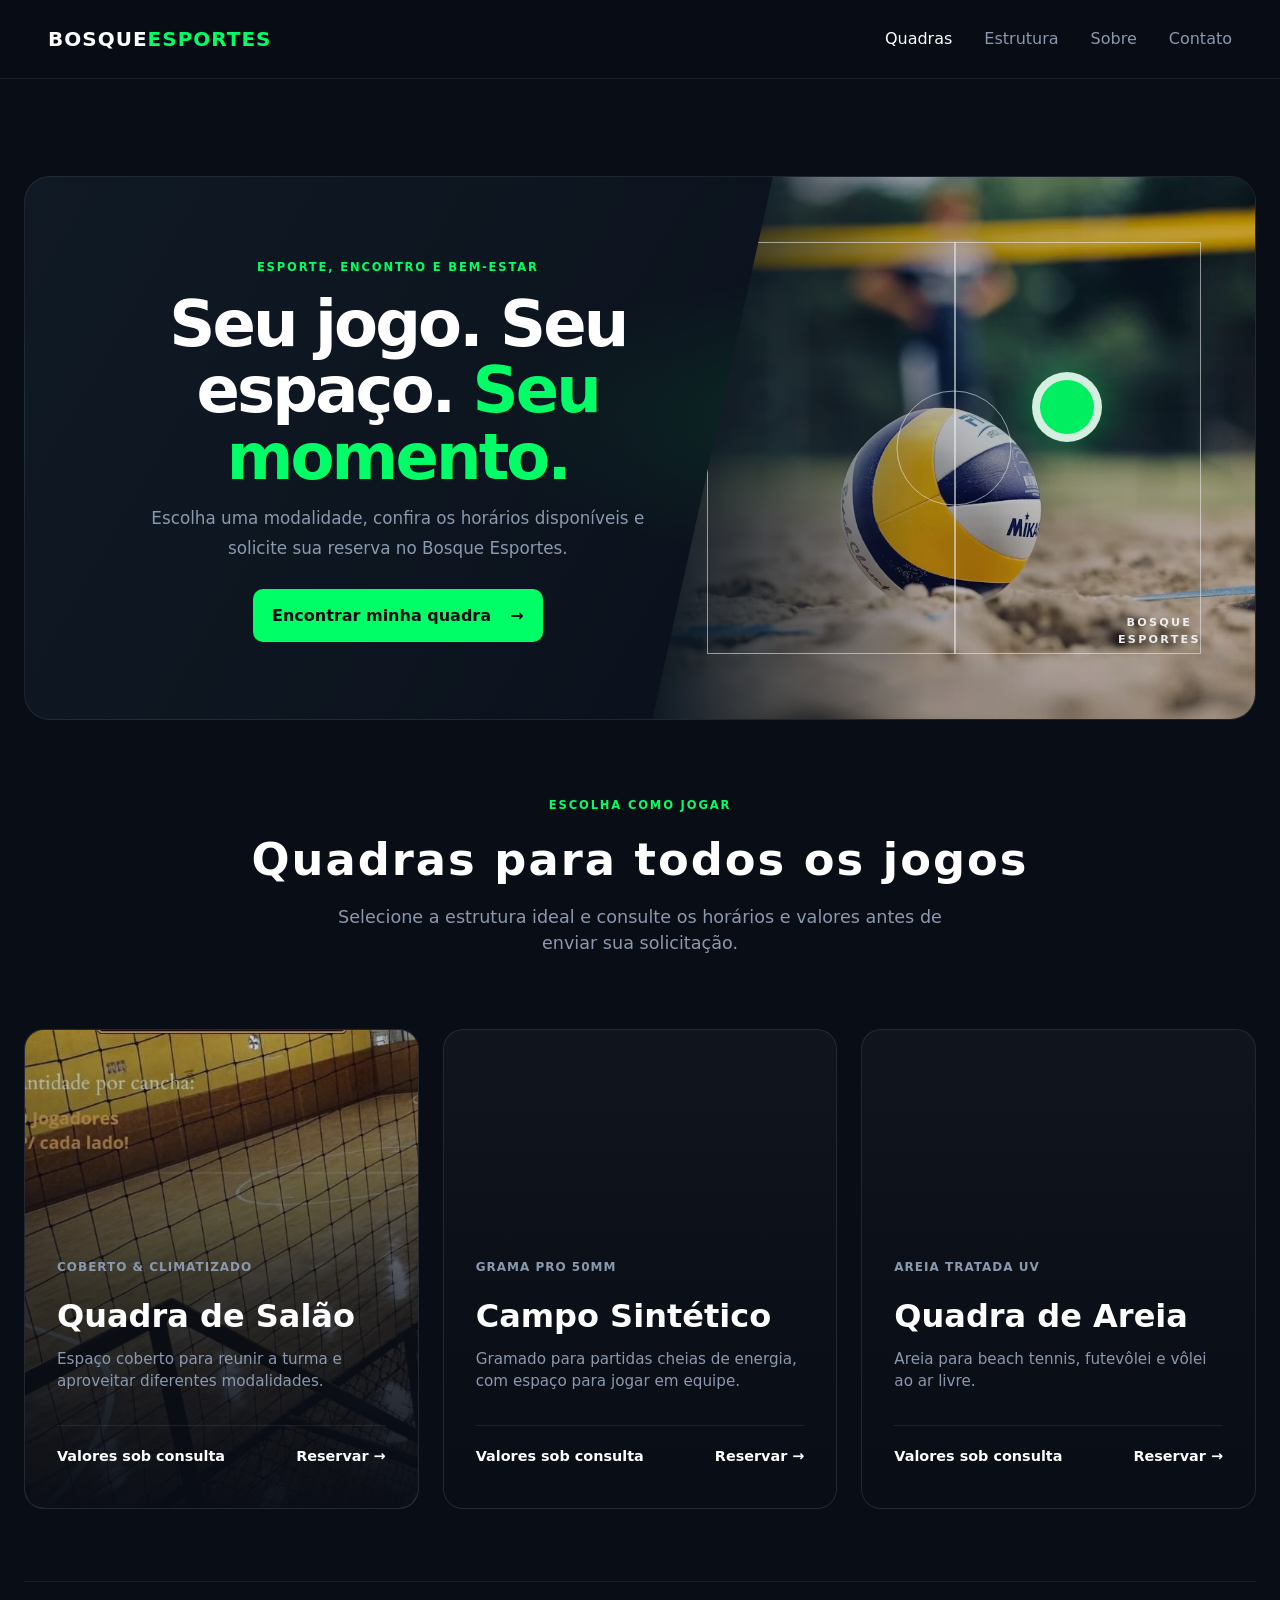
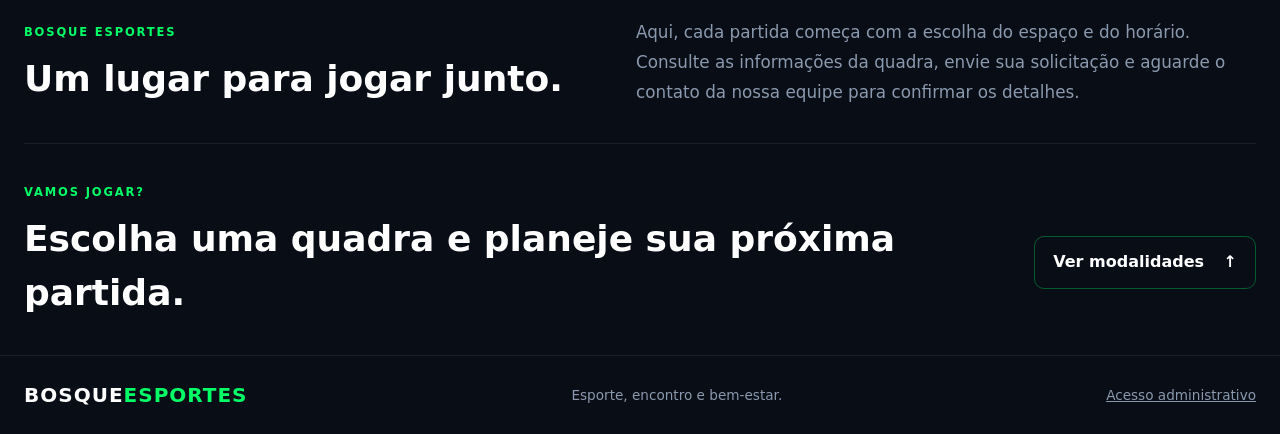
==== frontend/index.html @ 1b8c3c8c "Publish current Bosque Esportes project Co-authored-by: Copilot <223556219+Copilot@users.noreply.git" ====
<!DOCTYPE html>
<html lang="pt-br">

<head>

    <meta charset="UTF-8">

    <meta
        name="viewport"
        content="width=device-width, initial-scale=1.0"
    >

    <title>Bosque Esportes</title>

    <link
        rel="stylesheet"
        href="/frontend/css/global.css"
    >

    <link
        rel="stylesheet"
        href="/frontend/css/biome.css?v=4"
    >

</head>


<body>


    <!-- =========================
         NAVBAR
    ========================== -->

    <header class="navbar">

        <div class="logo">
            BOSQUE<span>ESPORTES</span>
        </div>


        <ul class="nav-links">

            <li>
                <a
                    href="/"
                    class="active"
                >
                    Quadras
                </a>
            </li>

            <li>
                <a href="#estrutura">
                    Estrutura
                </a>
            </li>

            <li>
                <a href="#sobre">
                    Sobre
                </a>
            </li>

            <li>
                <a href="#contato">
                    Contato
                </a>
            </li>

        </ul>

    </header>



    <!-- =========================
         CONTEÚDO PRINCIPAL
    ========================== -->

    <main class="biome-container">


        <div class="biome-header">

        <section class="home-hero" aria-labelledby="home-title">
            <div class="home-hero-copy">
                <span class="home-eyebrow">ESPORTE, ENCONTRO E BEM-ESTAR</span>
                <h1 id="home-title">Seu jogo. Seu espaço. <span>Seu momento.</span></h1>
                <p id="home-subtitle">
                    Escolha uma modalidade, confira os horários disponíveis
                    e solicite sua reserva no Bosque Esportes.
                </p>
                <a class="home-cta" href="#estrutura">
                    <span id="home-cta">Encontrar minha quadra</span> <span aria-hidden="true">→</span>
                </a>
            </div>
            <div class="home-hero-art" aria-hidden="true">
                <span class="hero-ball"></span>
                <span class="hero-court-line hero-court-line-one"></span>
                <span class="hero-court-line hero-court-line-two"></span>
                <span class="hero-court-circle"></span>
                <span class="hero-art-label">BOSQUE<br>ESPORTES</span>
            </div>
        </section>


        <section class="biome-header" id="estrutura">
            <span class="home-eyebrow">ESCOLHA COMO JOGAR</span>
            <h1 id="home-structure-title">
                Quadras para todos os jogos
            </h1>

            <p id="home-structure-copy">
                Selecione a estrutura ideal e consulte os horários e valores
                antes de enviar sua solicitação.
            </p>

        </div>



        <!-- =========================
             CARDS
        ========================== -->

        <section class="biome-grid">


            <!-- =========================
                 SALÃO
            ========================== -->

            <a
                href="/frontend/agendamento.html?tipo=salao"
                class="biome-card biome-salao"
            >

                <div class="biome-card-bg bg-salao"></div>

                <div class="biome-overlay"></div>


                <div class="biome-content">

                    <span class="badge" data-home-badge="salao">
                        Coberto & Climatizado
                    </span>

                    <h2 data-home-name="salao">
                        Quadra de Salão
                    </h2>

                    <p data-home-description="salao">
                        Espaço coberto para reunir a turma e aproveitar
                        diferentes modalidades.
                    </p>


                    <div class="biome-footer">

                        <span class="price">
                            Valores sob consulta
                        </span>

                        <span class="btn-action">
                            Reservar &rarr;
                        </span>

                    </div>

                </div>

            </a>



            <!-- =========================
                 SINTÉTICO
            ========================== -->

            <a
                href="/frontend/agendamento.html?tipo=sintetico"
                class="biome-card biome-sintetico"
            >

                <div class="biome-overlay"></div>


                <div class="biome-content">

                    <span class="badge" data-home-badge="sintetico">
                        Grama Pro 50mm
                    </span>

                    <h2 data-home-name="sintetico">
                        Campo Sintético
                    </h2>

                    <p data-home-description="sintetico">
                        Gramado para partidas cheias de energia, com
                        espaço para jogar em equipe.
                    </p>


                    <div class="biome-footer">

                        <span class="price">
                            Valores sob consulta
                        </span>

                        <span class="btn-action">
                            Reservar &rarr;
                        </span>

                    </div>

                </div>

            </a>



            <!-- =========================
                 AREIA
            ========================== -->

            <a
                href="/frontend/agendamento.html?tipo=areia"
                class="biome-card biome-areia"
            >

                <div class="biome-overlay"></div>


                <div class="biome-content">

                    <span class="badge" data-home-badge="areia">
                        Areia Tratada UV
                    </span>

                    <h2 data-home-name="areia">
                        Quadra de Areia
                    </h2>

                    <p data-home-description="areia">
                        Areia para beach tennis, futevôlei e vôlei
                        ao ar livre.
                    </p>


                    <div class="biome-footer">

                        <span class="price">
                            Valores sob consulta
                        </span>

                        <span class="btn-action">
                            Reservar &rarr;
                        </span>

                    </div>

                </div>

            </a>


        </section>

        <section class="home-about" id="sobre">
            <div>
                <span class="home-eyebrow">BOSQUE ESPORTES</span>
                <h2 id="home-about-title">Um lugar para jogar junto.</h2>
            </div>
            <p id="home-about-copy">
                Aqui, cada partida começa com a escolha do espaço e do horário.
                Consulte as informações da quadra, envie sua solicitação e
                aguarde o contato da nossa equipe para confirmar os detalhes.
            </p>
        </section>

        <section class="home-contact" id="contato">
            <div>
                <span class="home-eyebrow" id="home-contact-label">VAMOS JOGAR?</span>
                <h2 id="home-contact-title">Escolha uma quadra e planeje sua próxima partida.</h2>
            </div>
            <a href="#estrutura" class="home-cta home-cta-secondary">
                Ver modalidades <span aria-hidden="true">↑</span>
            </a>
        </section>

    </main>

    <footer class="home-footer">
        <a class="logo" href="/" aria-label="Bosque Esportes - início">
            BOSQUE<span>ESPORTES</span>
        </a>
        <span id="home-footer-copy">Esporte, encontro e bem-estar.</span>
        <a href="/admin.html">Acesso administrativo</a>
    </footer>



    <!-- =========================
         JAVASCRIPT
    ========================== -->

    <script src="/frontend/js/index.js?v=5"></script>


</body>

</html>
---- frontend/css/global.css ----
/* css/global.css */
:root {
  --bg-dark: #090d16;
  --bg-card: rgba(255, 255, 255, 0.04);
  --border-glass: rgba(255, 255, 255, 0.08);

  /* Temas de Cor dos Terrenos */
  --color-salao: #00e5ff;     /* Neon Cyan */
  --color-sintetico: #00ff66; /* Neon Green */
  --color-areia: #ff9900;     /* Sunset Amber */
  --text-primary: #ffffff;
  --text-muted: #8a99ad;

  --font-main: 'Inter', system-ui, -apple-system, sans-serif;
  --transition-smooth: all 0.4s cubic-bezier(0.16, 1, 0.3, 1);
}

* {
  box-sizing: border-box;
  margin: 0;
  padding: 0;
}

body {
  background-color: var(--bg-dark);
  color: var(--text-primary);
  font-family: var(--font-main);
  min-height: 100vh;
  overflow-x: hidden;
  line-height: 1.5;
}

/* Header Padrão */
.navbar {
  display: flex;
  justify-content: space-between;
  align-items: center;
  padding: 1.5rem 3rem;
  background: rgba(9, 13, 22, 0.8);
  backdrop-filter: blur(12px);
  position: fixed;
  top: 0;
  width: 100%;
  z-index: 100;
  border-bottom: 1px solid var(--border-glass);
}

.logo {
  font-weight: 800;
  font-size: 1.25rem;
  letter-spacing: 1px;
}
.logo span { color: var(--color-sintetico); }

.nav-links {
  display: flex;
  gap: 2rem;
  list-style: none;
}

.nav-links a {
  color: var(--text-muted);
  text-decoration: none;
  font-weight: 500;
  transition: var(--transition-smooth);
}

.nav-links a:hover, .nav-links a.active {
  color: var(--text-primary);
}
---- frontend/css/biome.css ----
/* ==================================================
   CONTAINER PRINCIPAL
================================================== */

.biome-container {
    padding: 6.5rem 1.5rem 0;

    max-width: 1400px;

    margin: 0 auto;

    min-height: 100vh;

    display: flex;

    flex-direction: column;
}


/* ==================================================
   CABEÇALHO
================================================== */

.biome-header {
    text-align: center;

    margin: 4.5rem 0 2.25rem;
}


.biome-header h1 {
    margin-top: 0.65rem;
    font-size: clamp(2rem, 4vw, 2.8rem);

    font-weight: 900;

    letter-spacing: 2px;
}


.biome-header p {
    color: var(--text-muted);

    font-size: 1.1rem;
    max-width: 650px;
    margin: 0.65rem auto 0;
}


/* ==================================================
   GRID
================================================== */

.biome-grid {
    display: grid;

    grid-template-columns:
        repeat(3, 1fr);

    gap: 1.5rem;

    flex: 1;

    padding: 0;
}


/* ==================================================
   CARDS
================================================== */

.biome-card {
    position: relative;

    min-height: 480px;

    border-radius: 20px;

    background-color: var(--bg-card);

    border: 1px solid var(--border-glass);

    text-decoration: none;

    color: var(--text-primary);

    overflow: hidden;

    display: flex;

    flex-direction: column;

    justify-content: flex-end;

    padding: 2.5rem 2rem;

    transition: var(--transition-smooth);
}


/* ==================================================
   BACKGROUND DAS IMAGENS
================================================== */

.biome-card-bg {
    position: absolute;

    inset: 0;

    background-size: cover;

    background-position: center;

    z-index: 0;

    transition: var(--transition-smooth);
}

.biome-sintetico .biome-card-bg {
    background-image: url('/frontend/assets/imagens/sintetico.svg');
}

.biome-areia .biome-card-bg {
    background-image: url('/frontend/assets/imagens/praia.avif');
}


.biome-card:hover .biome-card-bg {
    transform: scale(1.05);
}


/* ==================================================
   OVERLAY
================================================== */

.biome-overlay {
    position: absolute;

    inset: 0;

    background:
        linear-gradient(
            to top,
            rgba(9, 13, 22, 0.98) 0%,
            rgba(9, 13, 22, 0.75) 45%,
            rgba(9, 13, 22, 0.15) 100%
        );

    z-index: 1;
}


/* ==================================================
   CONTEÚDO
================================================== */

.biome-content {
    position: relative;

    z-index: 2;
}


/* ==================================================
   HOVER
================================================== */

.biome-card:hover {
    transform: translateY(-10px);
}


.biome-salao:hover {
    border-color: var(--color-salao);

    box-shadow:
        0 0 30px
        rgba(0, 229, 255, 0.25);
}


.biome-sintetico:hover {
    border-color: var(--color-sintetico);

    box-shadow:
        0 0 30px
        rgba(0, 255, 102, 0.25);
}


.biome-areia:hover {
    border-color: var(--color-areia);

    box-shadow:
        0 0 30px
        rgba(255, 153, 0, 0.25);
}


/* ==================================================
   BADGE
================================================== */

.badge {
    display: inline-block;

    font-size: 0.75rem;

    text-transform: uppercase;

    font-weight: 700;

    letter-spacing: 1px;

    margin-bottom: 1rem;

    color: var(--text-muted);
}


/* ==================================================
   TÍTULOS
================================================== */

.biome-card h2 {
    font-size: 2rem;

    margin-bottom: 0.5rem;
}


.biome-card p {
    color: var(--text-muted);

    font-size: 0.95rem;

    margin-bottom: 2rem;
}


/* ==================================================
   RODAPÉ DO CARD
================================================== */

.biome-footer {
    display: flex;

    justify-content: space-between;

    align-items: center;

    border-top:
        1px solid var(--border-glass);

    padding-top: 1.25rem;
}


.price {
    font-weight: 600;

    font-size: 0.9rem;
}

.home-hero {
    position: relative;
    display: grid;
    grid-template-columns: minmax(0, 1.1fr) minmax(260px, 0.9fr);
    align-items: center;
    min-height: 390px;
    overflow: hidden;
    padding: clamp(2rem, 6vw, 5rem);
    border: 1px solid var(--border-glass);
    border-radius: 26px;
    background:
        radial-gradient(ellipse at 78% 45%, rgba(0, 255, 102, 0.13), transparent 37%),
        linear-gradient(120deg, #101a24, #0b111c 66%);
}

.home-hero-copy {
    position: relative;
    z-index: 2;
    max-width: 650px;
}

.home-eyebrow {
    color: var(--color-sintetico);
    font-size: 0.72rem;
    font-weight: 800;
    letter-spacing: 0.16em;
}

.home-hero h1 {
    margin: 0.8rem 0;
    font-size: clamp(2.4rem, 5vw, 4.35rem);
    line-height: 1.04;
    letter-spacing: -0.045em;
}

.home-hero h1 span {
    color: var(--color-sintetico);
}

.home-hero p,
.home-about > p {
    max-width: 540px;
    color: var(--text-muted);
    font-size: 1.05rem;
    line-height: 1.8;
}

.home-cta {
    display: inline-flex;
    align-items: center;
    gap: 1.2rem;
    margin-top: 1.6rem;
    padding: 0.85rem 1.15rem;
    border: 1px solid rgba(0, 255, 102, 0.32);
    border-radius: 10px;
    color: var(--bg-dark);
    background: var(--color-sintetico);
    font-weight: 800;
    text-decoration: none;
    transition: var(--transition-smooth);
}

.home-cta:hover {
    transform: translateY(-2px);
    box-shadow: 0 10px 30px rgba(0, 255, 102, 0.15);
}

.home-hero-art {
    position: absolute;
    inset: 0 0 0 auto;
    width: 49%;
    overflow: hidden;
    opacity: 0.92;
    background:
        linear-gradient(90deg, #101a24 0%, rgba(16, 26, 36, 0.25) 46%, rgba(7, 13, 20, 0.12)),
        url('/frontend/assets/imagens/praia.avif') center 48% / cover;
    clip-path: polygon(20% 0, 100% 0, 100% 100%, 0 100%);
}

.hero-court-line {
    position: absolute;
    border: 1px solid rgba(255, 255, 255, 0.58);
}

.hero-court-line-one {
    inset: 12% 9%;
}

.hero-court-line-two {
    top: 12%;
    bottom: 12%;
    left: 50%;
}

.hero-court-circle {
    position: absolute;
    top: 50%;
    left: 50%;
    width: 115px;
    aspect-ratio: 1;
    border: 1px solid rgba(255, 255, 255, 0.58);
    border-radius: 50%;
    transform: translate(-50%, -50%);
}

.hero-ball {
    position: absolute;
    z-index: 1;
    top: 36%;
    left: 63%;
    width: 70px;
    aspect-ratio: 1;
    border: 8px solid rgba(255, 255, 255, 0.9);
    border-radius: 50%;
    background: var(--color-sintetico);
    box-shadow: 0 0 42px rgba(0, 255, 102, 0.45);
}

.hero-art-label {
    position: absolute;
    right: 9%;
    bottom: 13%;
    color: white;
    font-size: 0.7rem;
    font-weight: 900;
    letter-spacing: 0.2em;
    line-height: 1.5;
}

.home-about,
.home-contact {
    display: flex;
    align-items: center;
    justify-content: space-between;
    gap: 2rem;
    margin-top: 4.5rem;
    padding: 2.2rem 0;
    border-top: 1px solid var(--border-glass);
}

.home-about h2,
.home-contact h2 {
    margin-top: 0.55rem;
    font-size: clamp(1.6rem, 3vw, 2.25rem);
}

.home-about > p {
    max-width: 620px;
}

.home-contact {
    margin-top: 0;
}

.home-cta-secondary {
    flex-shrink: 0;
    color: var(--text-primary);
    background: transparent;
}

.home-footer {
    display: flex;
    align-items: center;
    justify-content: space-between;
    gap: 1rem;
    padding: 1.5rem max(1.5rem, calc((100vw - 1400px) / 2));
    border-top: 1px solid var(--border-glass);
    color: var(--text-muted);
    font-size: 0.85rem;
}

.home-footer .logo {
    color: var(--text-primary);
    text-decoration: none;
}

.home-footer a:last-child {
    color: var(--text-muted);
}


.btn-action {
    font-weight: 700;

    font-size: 0.9rem;
}


/* ==================================================
   IMAGEM DO SALÃO
================================================== */

.bg-salao {
    background-image:
        url('/frontend/assets/imagens/salao.jpeg');
}


/* ==================================================
   RESPONSIVIDADE
================================================== */

@media (max-width: 968px) {

    .biome-grid {
        grid-template-columns: 1fr;
    }

    .home-hero {
        grid-template-columns: 1fr;
    }

    .home-hero-art {
        width: 54%;
        opacity: 0.5;
    }

    .biome-card {
        min-height: 420px;
    }

}


@media (max-width: 600px) {

    .biome-container {
        padding: 6rem 1rem 0;
    }

    .navbar {
        padding: 1rem;
    }

    .nav-links {
        gap: 0.8rem;
        font-size: 0.8rem;
    }

    .biome-header {
        padding: 0 1rem;
        margin: 3rem 0 1.75rem;
    }


    .biome-header h1 {
        font-size: 1.8rem;
    }


    .biome-header p {
        font-size: 0.95rem;
    }


    .biome-grid {
        padding: 0;
    }


    .biome-card {
        min-height: 380px;

        padding: 2rem 1.5rem;
    }


    .biome-card h2 {
        font-size: 1.6rem;
    }

    .home-hero {
        min-height: 430px;
        padding: 2rem 1.35rem;
    }

    .home-hero-art {
        width: 100%;
        opacity: 0.24;
        clip-path: none;
        background:
            linear-gradient(90deg, #101a24 0%, rgba(16, 26, 36, 0.55) 100%),
            url('/frontend/assets/imagens/praia.avif') center / cover;
    }

    .home-hero p {
        font-size: 0.95rem;
    }

    .home-about,
    .home-contact {
        align-items: flex-start;
        flex-direction: column;
        gap: 0.75rem;
        margin-top: 3rem;
    }

    .home-contact .home-cta {
        margin-top: 0.6rem;
    }

    .home-footer {
        align-items: flex-start;
        flex-direction: column;
        padding: 1.4rem 1rem;
    }

}
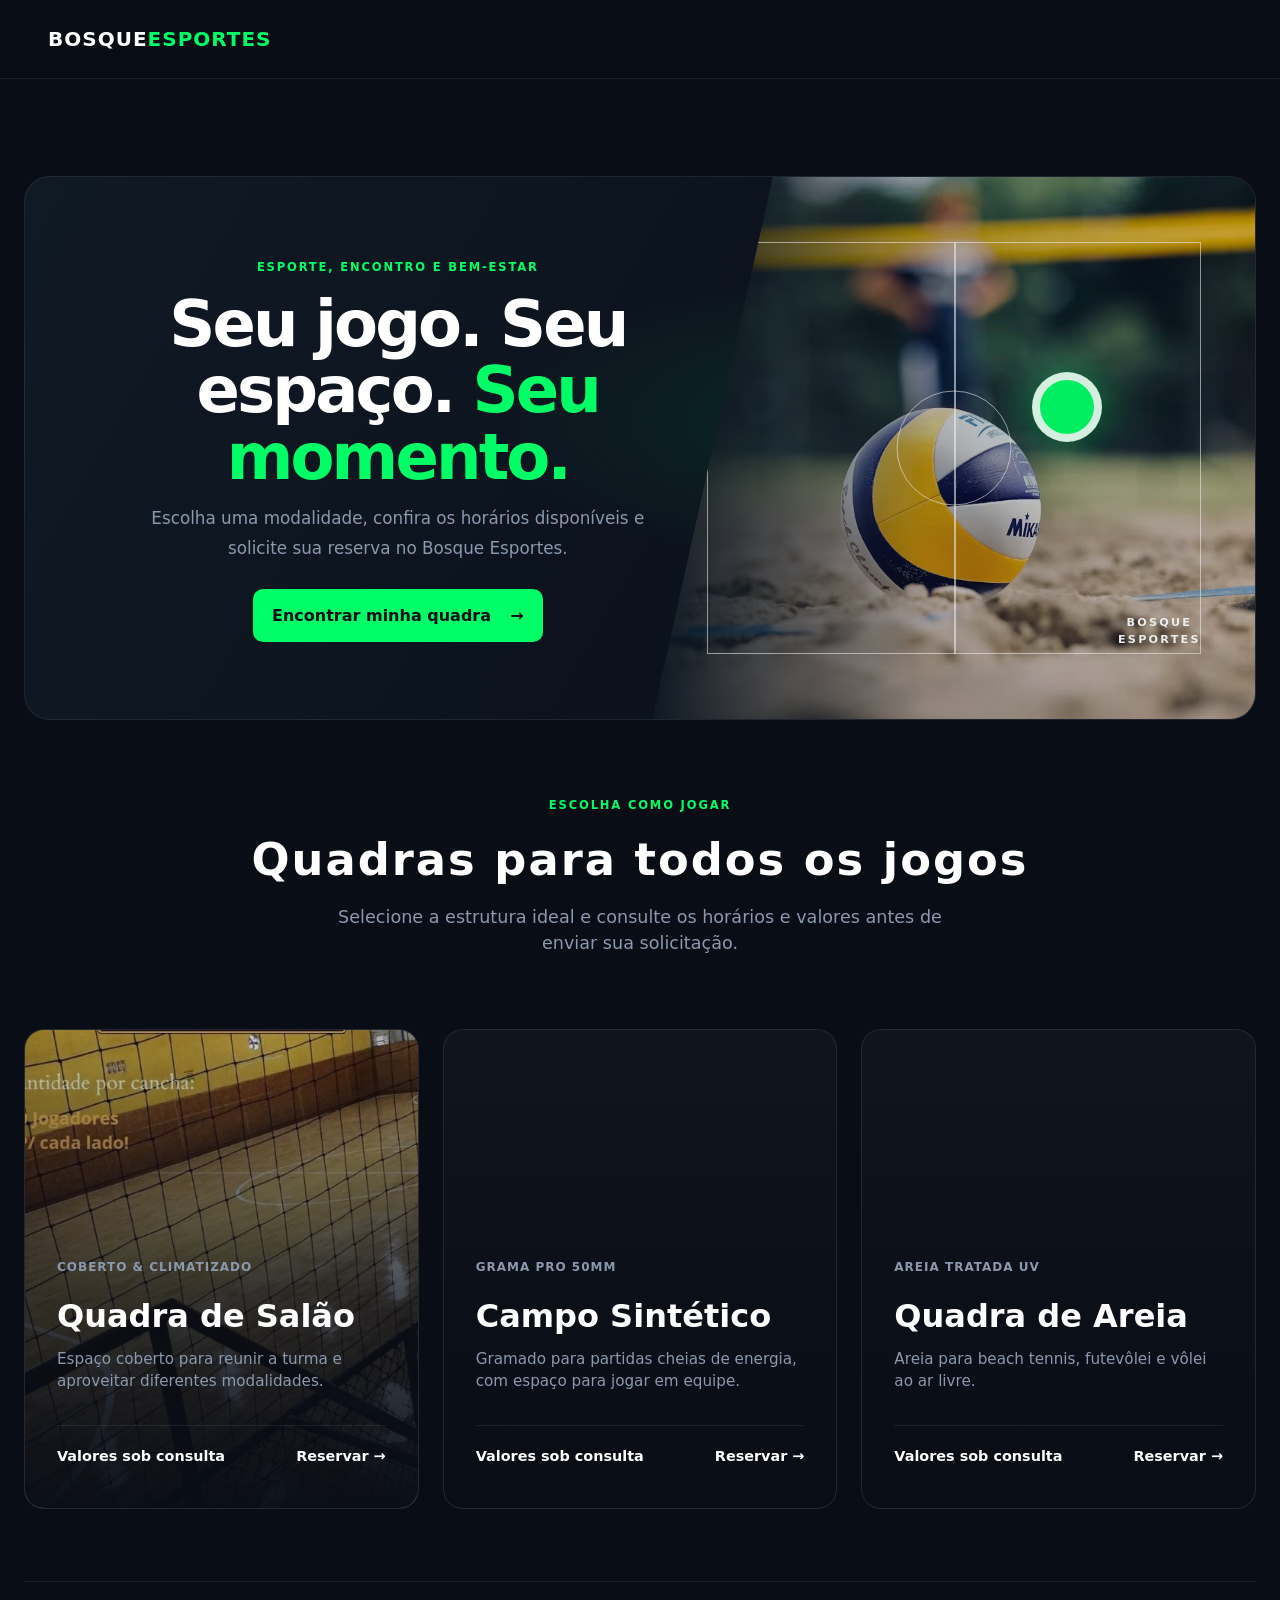
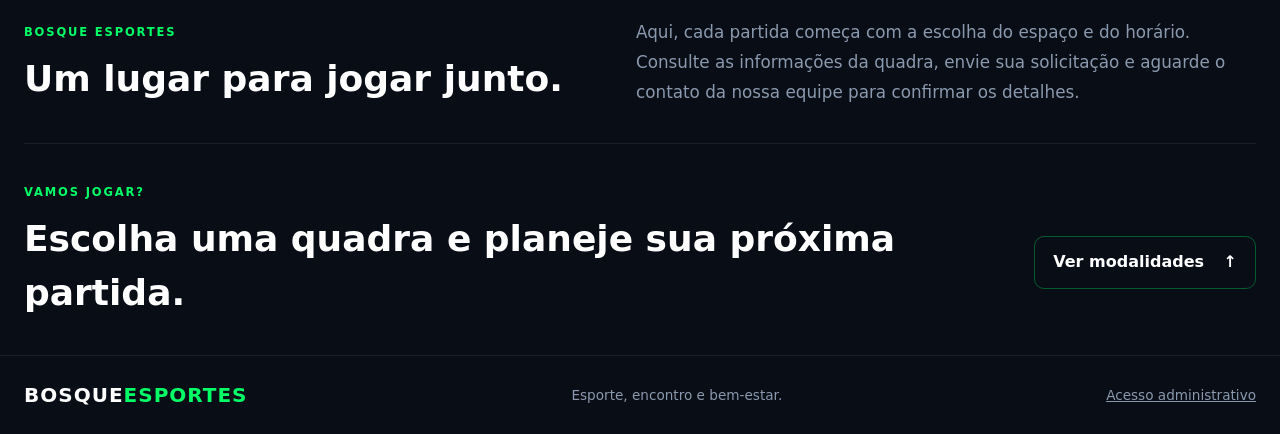
==== commit 830427e3: "Improve mobile booking and admin layouts Co-authored-by: Copilot <223556219+Copilot@users.noreply.gi" ====
--- a/frontend/index.html
+++ b/frontend/index.html
@@ -38,37 +38,6 @@
             BOSQUE<span>ESPORTES</span>
         </div>
 
-
-        <ul class="nav-links">
-
-            <li>
-                <a
-                    href="/"
-                    class="active"
-                >
-                    Quadras
-                </a>
-            </li>
-
-            <li>
-                <a href="#estrutura">
-                    Estrutura
-                </a>
-            </li>
-
-            <li>
-                <a href="#sobre">
-                    Sobre
-                </a>
-            </li>
-
-            <li>
-                <a href="#contato">
-                    Contato
-                </a>
-            </li>
-
-        </ul>
 
     </header>
 
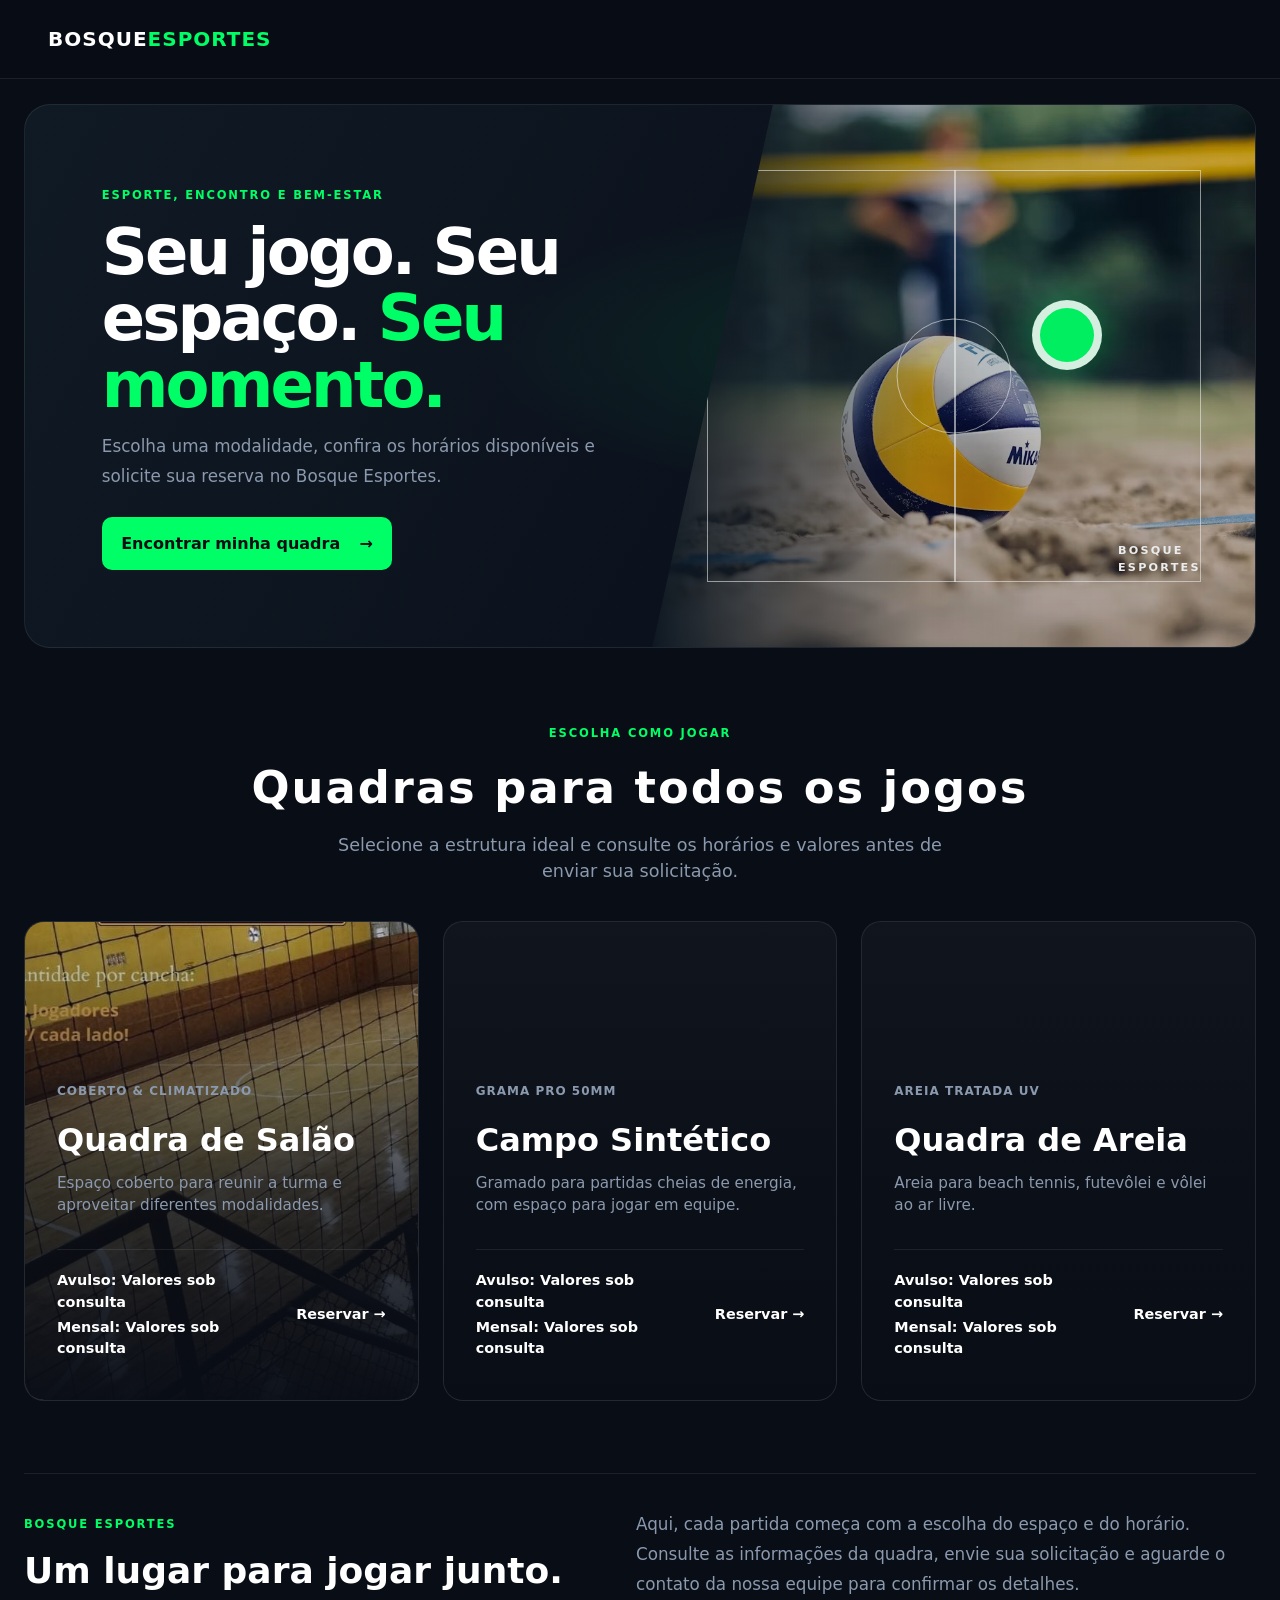
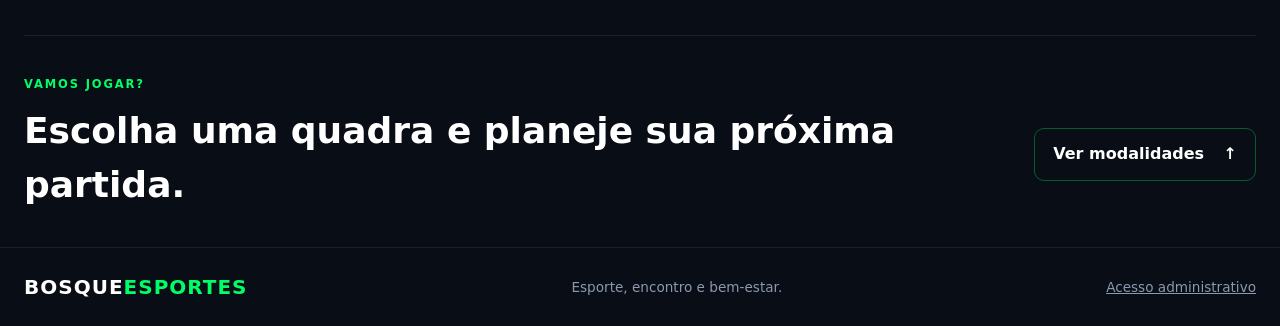
==== commit 1100ef6a: "Implement mobile booking and incremental payments Co-authored-by: Copilot <223556219+Copilot@users.n" ====
--- a/frontend/index.html
+++ b/frontend/index.html
@@ -19,7 +19,7 @@
 
     <link
         rel="stylesheet"
-        href="/frontend/css/biome.css?v=4"
+        href="/frontend/css/biome.css?v=5"
     >
 
 </head>
@@ -49,8 +49,6 @@
 
     <main class="biome-container">
 
-
-        <div class="biome-header">
 
         <section class="home-hero" aria-labelledby="home-title">
             <div class="home-hero-copy">
@@ -85,7 +83,7 @@
                 antes de enviar sua solicitação.
             </p>
 
-        </div>
+        </section>
 
 
 
@@ -129,7 +127,8 @@
                     <div class="biome-footer">
 
                         <span class="price">
-                            Valores sob consulta
+                            <span>Avulso: Valores sob consulta</span>
+                            <span>Mensal: Valores sob consulta</span>
                         </span>
 
                         <span class="btn-action">
@@ -175,7 +174,8 @@
                     <div class="biome-footer">
 
                         <span class="price">
-                            Valores sob consulta
+                            <span>Avulso: Valores sob consulta</span>
+                            <span>Mensal: Valores sob consulta</span>
                         </span>
 
                         <span class="btn-action">
@@ -221,7 +221,8 @@
                     <div class="biome-footer">
 
                         <span class="price">
-                            Valores sob consulta
+                            <span>Avulso: Valores sob consulta</span>
+                            <span>Mensal: Valores sob consulta</span>
                         </span>
 
                         <span class="btn-action">
@@ -275,7 +276,7 @@
          JAVASCRIPT
     ========================== -->
 
-    <script src="/frontend/js/index.js?v=5"></script>
+    <script src="/frontend/js/index.js?v=6"></script>
 
 
 </body>
--- a/frontend/css/biome.css
+++ b/frontend/css/biome.css
@@ -249,6 +249,7 @@
     justify-content: space-between;
 
     align-items: center;
+    gap: 1rem;
 
     border-top:
         1px solid var(--border-glass);
@@ -258,9 +259,19 @@
 
 
 .price {
+    display: grid;
+    gap: 0.2rem;
     font-weight: 600;
 
     font-size: 0.9rem;
+}
+
+.price span {
+    display: block;
+}
+
+.biome-footer .btn-action {
+    flex: 0 0 auto;
 }
 
 .home-hero {
@@ -465,7 +476,7 @@
    RESPONSIVIDADE
 ================================================== */
 
-@media (max-width: 968px) {
+@media (max-width: 768px) {
 
     .biome-grid {
         grid-template-columns: 1fr;
@@ -487,7 +498,7 @@
 }
 
 
-@media (max-width: 600px) {
+@media (max-width: 768px) {
 
     .biome-container {
         padding: 6rem 1rem 0;
@@ -525,8 +536,7 @@
 
     .biome-card {
         min-height: 380px;
-
-        padding: 2rem 1.5rem;
+        padding: 1.5rem 1.25rem;
     }
 
 
@@ -534,18 +544,55 @@
         font-size: 1.6rem;
     }
 
+    .biome-card p {
+        margin-bottom: 0.8rem;
+    }
+
     .home-hero {
-        min-height: 430px;
+        min-height: 0;
+        display: flex;
+        align-items: stretch;
+        flex-direction: column;
+        gap: 1rem;
         padding: 2rem 1.35rem;
     }
 
     .home-hero-art {
+        position: relative;
+        inset: auto;
         width: 100%;
-        opacity: 0.24;
+        height: 165px;
+        flex: 0 0 165px;
+        opacity: 0.8;
+        border-radius: 12px;
         clip-path: none;
         background:
             linear-gradient(90deg, #101a24 0%, rgba(16, 26, 36, 0.55) 100%),
             url('/frontend/assets/imagens/praia.avif') center / cover;
+    }
+
+    .home-hero-copy {
+        max-width: 100%;
+        padding-right: 0;
+    }
+
+    .home-hero h1 {
+        max-width: 18ch;
+        font-size: clamp(2rem, 8vw, 2.8rem);
+    }
+
+    .home-hero p {
+        max-width: 38ch;
+    }
+
+    .biome-footer {
+        align-items: stretch;
+        flex-direction: column;
+        gap: 0.8rem;
+    }
+
+    .biome-footer .btn-action {
+        align-self: flex-start;
     }
 
     .home-hero p {
